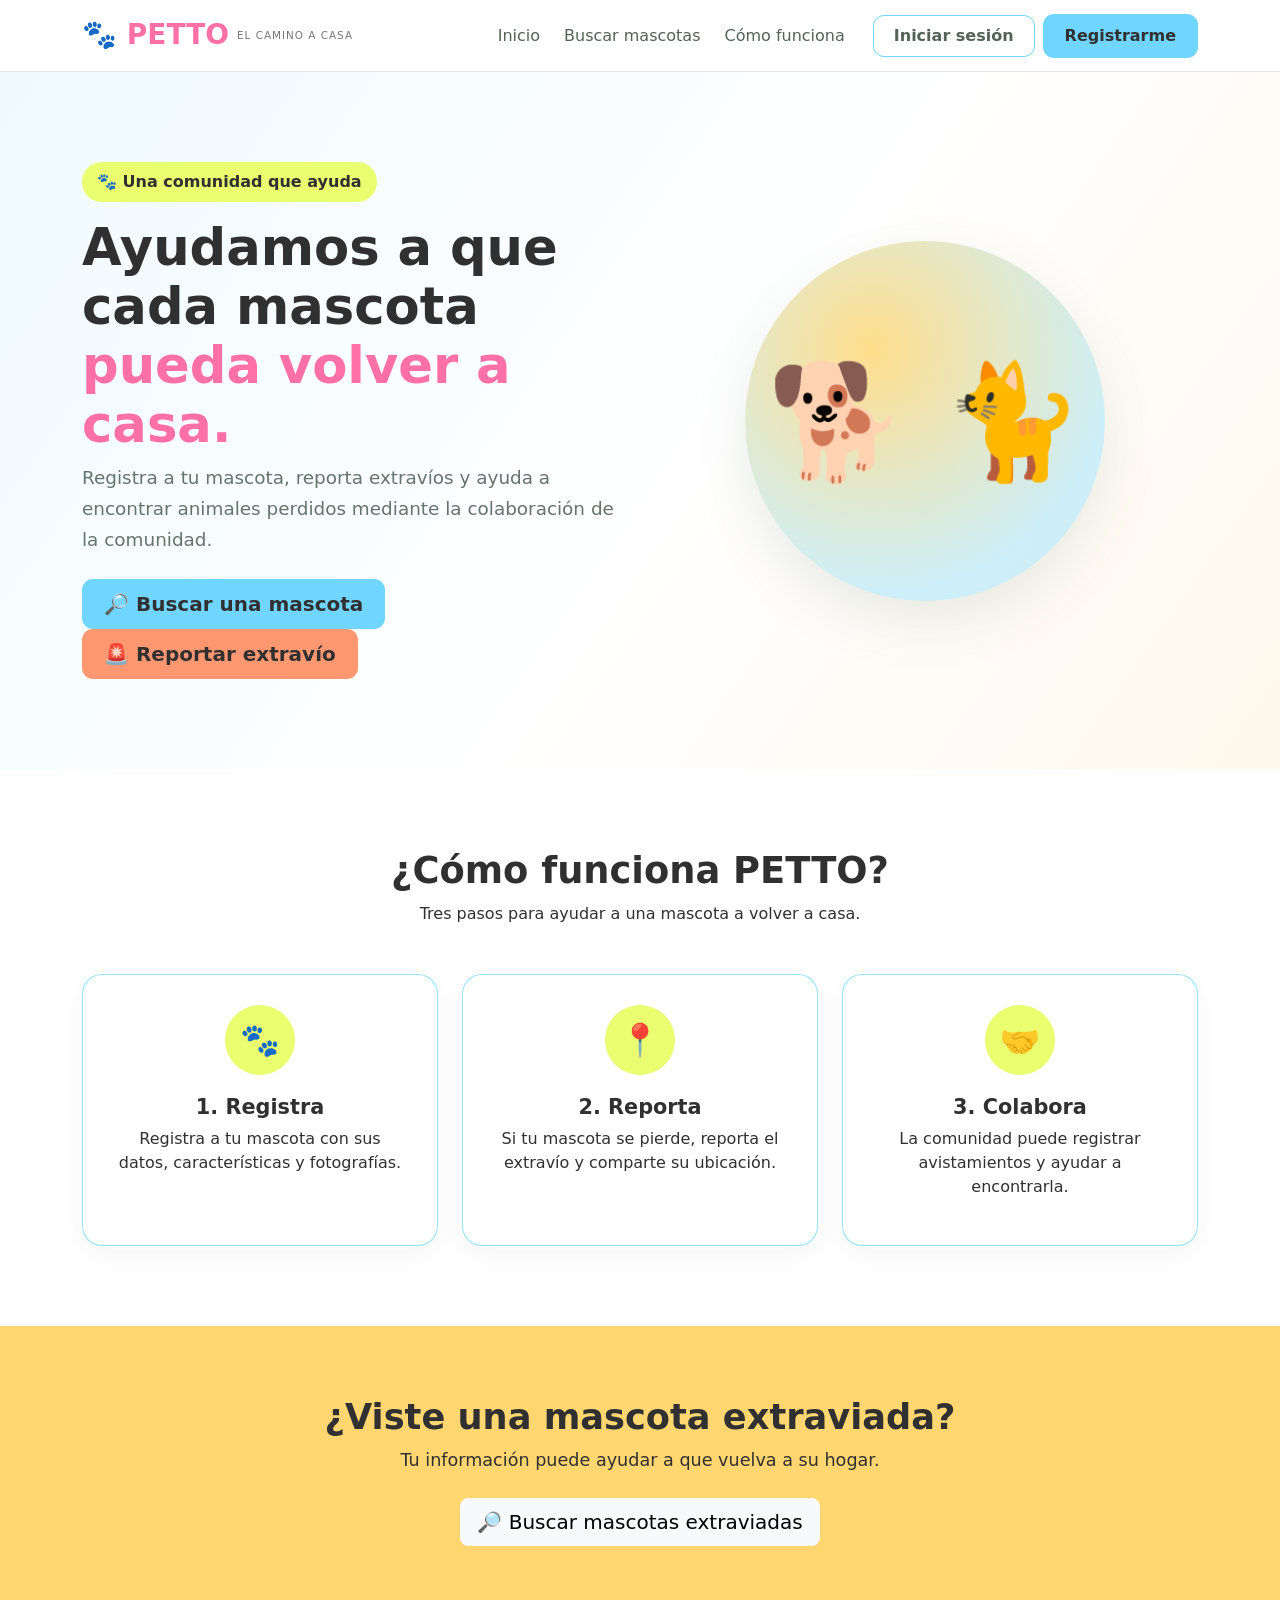
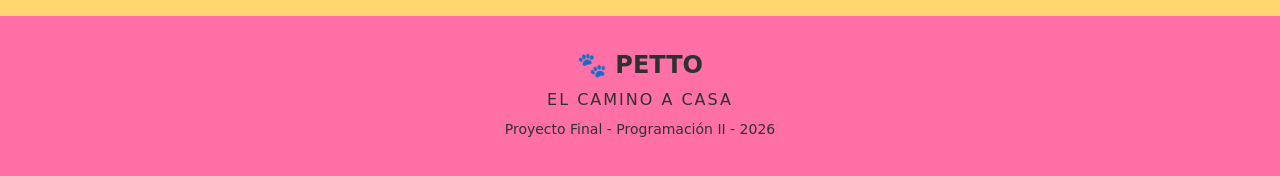
==== Frontend/pages/index.html @ 4299cc51 "proyecto avanzado" ====
<!DOCTYPE html>
<html lang="es">

<head>
    <meta charset="UTF-8">

    <meta name="viewport" content="width=device-width, initial-scale=1.0">

    <title>PETTO | El camino a casa</title>

    <!-- Bootstrap -->
    <link 
        href="https://cdn.jsdelivr.net/npm/bootstrap@5.3.3/dist/css/bootstrap.min.css" 
        rel="stylesheet">

    <!-- Nuestro CSS -->
    <link rel="stylesheet" href="css/estilos.css">
</head>

<body>

    <!-- =========================
         BARRA DE NAVEGACIÓN
    ========================== -->

    <nav class="navbar navbar-expand-lg bg-white shadow-sm">

        <div class="container">

            <!-- LOGO -->
            <a class="navbar-brand" href="index.html">

                <span class="logo-petto">🐾 PETTO</span>

                <small class="d-block lema">
                    EL CAMINO A CASA
                </small>

            </a>


            <!-- BOTÓN PARA CELULARES -->
            <button 
                class="navbar-toggler" 
                type="button"
                data-bs-toggle="collapse"
                data-bs-target="#menuPrincipal">

                <span class="navbar-toggler-icon"></span>

            </button>


            <!-- MENÚ -->
            <div 
                class="collapse navbar-collapse" 
                id="menuPrincipal">

                <ul class="navbar-nav ms-auto align-items-lg-center">

                    <li class="nav-item">
                        <a class="nav-link" href="index.html">
                            Inicio
                        </a>
                    </li>

                    <li class="nav-item">
                        <a class="nav-link" href="buscar.html">
                            Buscar mascotas
                        </a>
                    </li>

                    <li class="nav-item">
                        <a class="nav-link" href="#como-funciona">
                            Cómo funciona
                        </a>
                    </li>

                    <li class="nav-item ms-lg-3">

                        <a 
                            href="login.html" 
                            class="btn btn-outline-petto">
                            Iniciar sesión
                        </a>

                    </li>

                    <li class="nav-item ms-lg-2">

                        <a 
                            href="registro.html" 
                            class="btn btn-petto">
                            Registrarme
                        </a>

                    </li>

                </ul>

            </div>

        </div>

    </nav>


    <!-- =========================
         SECCIÓN PRINCIPAL
    ========================== -->

    <main>

        <section class="hero">

            <div class="container">

                <div class="row align-items-center">

                    <!-- TEXTO -->

                    <div class="col-lg-6">

                        <span class="badge-petto">
                            🐾 Una comunidad que ayuda
                        </span>

                        <h1 class="hero-title mt-3">

                            Ayudamos a que cada mascota
                            <span>pueda volver a casa.</span>

                        </h1>

                        <p class="hero-text">

                            Registra a tu mascota, reporta extravíos
                            y ayuda a encontrar animales perdidos
                            mediante la colaboración de la comunidad.

                        </p>


                        <!-- BOTONES -->

                        <div class="mt-4">

                            <a 
                                href="buscar.html"
                                class="btn btn-petto btn-lg me-2">

                                🔎 Buscar una mascota

                            </a>

                            <a 
                                href="login.html"
                                class="btn btn-alerta btn-lg">

                                🚨 Reportar extravío

                            </a>

                        </div>

                    </div>


                    <!-- IMAGEN / ILUSTRACIÓN -->

                    <div class="col-lg-6 text-center mt-4 mt-lg-0">

                        <div class="hero-image">

                            🐕 🐈

                        </div>

                    </div>

                </div>

            </div>

        </section>


        <!-- =========================
             CÓMO FUNCIONA
        ========================== -->

        <section 
            id="como-funciona"
            class="como-funciona">

            <div class="container">

                <div class="text-center mb-5">

                    <h2>
                        ¿Cómo funciona PETTO?
                    </h2>

                    <p>
                        Tres pasos para ayudar a una mascota a volver a casa.
                    </p>

                </div>


                <div class="row g-4">

                    <!-- PASO 1 -->

                    <div class="col-md-4">

                        <div class="paso-card">

                            <div class="paso-icon">
                                🐾
                            </div>

                            <h3>
                                1. Registra
                            </h3>

                            <p>
                                Registra a tu mascota con sus datos,
                                características y fotografías.
                            </p>

                        </div>

                    </div>


                    <!-- PASO 2 -->

                    <div class="col-md-4">

                        <div class="paso-card">

                            <div class="paso-icon">
                                📍
                            </div>

                            <h3>
                                2. Reporta
                            </h3>

                            <p>
                                Si tu mascota se pierde,
                                reporta el extravío y comparte su ubicación.
                            </p>

                        </div>

                    </div>


                    <!-- PASO 3 -->

                    <div class="col-md-4">

                        <div class="paso-card">

                            <div class="paso-icon">
                                🤝
                            </div>

                            <h3>
                                3. Colabora
                            </h3>

                            <p>
                                La comunidad puede registrar avistamientos
                                y ayudar a encontrarla.
                            </p>

                        </div>

                    </div>

                </div>

            </div>

        </section>


        <!-- =========================
             LLAMADO A LA ACCIÓN
        ========================== -->

        <section class="cta">

            <div class="container text-center">

                <h2>
                    ¿Viste una mascota extraviada?
                </h2>

                <p>
                    Tu información puede ayudar a que vuelva a su hogar.
                </p>

                <a 
                    href="buscar.html"
                    class="btn btn-light btn-lg">

                    🔎 Buscar mascotas extraviadas

                </a>

            </div>

        </section>

    </main>


    <!-- =========================
         FOOTER
    ========================== -->

    <footer class="footer">

        <div class="container text-center">

            <h4>
                🐾 PETTO
            </h4>

            <p>
                EL CAMINO A CASA
            </p>

            <small>
                Proyecto Final - Programación II - 2026
            </small>

        </div>

    </footer>


    <!-- Bootstrap JavaScript -->

    <script 
        src="https://cdn.jsdelivr.net/npm/bootstrap@5.3.3/dist/js/bootstrap.bundle.min.js">
    </script>

</body>

</html>
---- Frontend/pages/css/estilos.css ----
/* =================================
   colores utilizados
================================= */

:root {

    --azul-petto: #70d6ff;
    --rosa-petto: #ff70a6;
    --naranja-petto: #ff9770;
    --amarillo-petto: #ffd670;
    --verde-petto: #e9ff70;

    --texto: #303030;
    --blanco: #ffffff;

    --fondo: #f7fbfe;
    --gris: #777777;
    --borde: #e5e5e5;
}


/* =================================
   configuracion general 
================================= */

body {

    font-family: Arial, Helvetica, sans-serif;

    color: var(--texto);

    background-color: var(--fondo);

    margin: 0;
}

* {
    box-sizing: border-box;
}

html {
    scroll-behavior: smooth;
}

img {
    max-width: 100%;
    display: block;
}

button,
input,
select,
textarea {
    font-family: inherit;
}
/* =================================
   LOGO
================================= */

.logo-petto {

    font-size: 1.6rem;

    font-weight: bold;

    color: var(--rosa-petto);
}


.lema {

    font-size: 0.65rem;

    letter-spacing: 1px;

    color: #555;
}


/* =================================
   MENÚ
================================= */

.navbar {

    min-height: 68px;
    background-color: #ffffff;
    border-bottom: 1px solid #eeeeee;
    padding: 8px 0;
}

.navbar-brand {
    display: flex;
    align-items: center;
    gap: 8px;
}

.nav-link {

    font-weight: 500;

    color: #333 !important;
}


.nav-link:hover {

    color: var(--rosa-petto) !important;
}


/* =================================
   BOTONES
================================= */

.btn-petto {

    background-color: var(--rosa-petto);

    color: white;

    border: none;

    border-radius: 10px;

    padding: 10px 22px;

    font-weight: bold;
    
    cursor: pointer;

    transition: 0.2s ease;
}


.btn-petto:hover {

    background-color: #f45d98;

    color: white;
    
    transform: translateY(-2px);
}


.btn-outline-petto {

    border: 2px solid var(--azul-petto);

    color: #333;

    background-color: white;

    border-radius: 10px;

    padding: 8px 20px;

    font-weight: bold;

    cursor: pointer;
    transition: 0.2s ease;
}


.btn-outline-petto:hover {

    background-color: var(--azul-petto);

    color: #333;

    transform: translateY(-2px);
}


.btn-alerta {

    background-color: var(--naranja-petto);

    color: white;

    border: none;

    border-radius: 10px;

    padding: 10px 22px;

    font-weight: bold;
}


.btn-alerta:hover {

    background-color: #f1845f;

    color: white;
}


/* =================================
   HERO
================================= */

.hero {

    background-color: #ffffff;

    padding: 90px 0;

    min-height: 550px;

    display: flex;

    align-items: center;
}


.badge-petto {

    background-color: var(--verde-petto);

    padding: 8px 15px;

    border-radius: 20px;

    font-weight: bold;
}


.hero-title {

    font-size: 3.2rem;

    font-weight: 700;

    line-height: 1.15;
}


.hero-title span {

    color: var(--rosa-petto);
}


.hero-text {

    font-size: 1.15rem;

    line-height: 1.7;

    max-width: 550px;
}


/* =================================
   IMAGEN PRINCIPAL
================================= */

.hero-image {

    background-color: var(--amarillo-petto);

    width: 360px;

    height: 360px;

    border-radius: 50%;

    margin: auto;

    display: flex;

    justify-content: center;

    align-items: center;

    font-size: 7rem;
}


/* =================================
   CÓMO FUNCIONA
================================= */

.como-funciona {

    padding: 80px 0;

    background-color: #fff;
}


.como-funciona h2 {

    font-size: 2.3rem;

    font-weight: bold;
}


.paso-card {

    background-color: #ffffff;

    border: 2px solid var(--azul-petto);

    border-radius: 20px;

    padding: 30px;

    height: 100%;

    text-align: center;

    transition: 0.3s;
}


.paso-card:hover {

    transform: translateY(-5px);

    box-shadow: 0 8px 20px rgba(0,0,0,0.1);
}


.paso-icon {

    width: 70px;

    height: 70px;

    margin: 0 auto 20px;

    border-radius: 50%;

    background-color: var(--amarillo-petto);

    display: flex;

    align-items: center;

    justify-content: center;

    font-size: 2rem;
}


.paso-card h3 {

    font-size: 1.3rem;

    font-weight: bold;
}


/* =================================
   LLAMADO A LA ACCIÓN
================================= */

.cta {

    background-color: var(--naranja-petto);

    padding: 70px 20px;

    text-align: center;
}


.cta h2 {

    font-weight: bold;

    font-size: 2.2rem;
}


.cta p {

    font-size: 1.1rem;

    margin-bottom: 25px;
}


/* =================================
   FOOTER
================================= */

.footer {

    background-color: var(--rosa-petto);

    color: white;

    padding: 35px 20px;
}


.footer h4 {

    font-weight: bold;
}


.footer p {

    margin-bottom: 5px;

    letter-spacing: 2px;
}


/* =================================
   RESPONSIVE
================================= */

@media (max-width: 768px) {

    .hero {

        padding: 60px 20px;

        text-align: center;
    }


    .hero-title {

        font-size: 2.3rem;
    }


    .hero-text {

        margin: auto;
    }


    .hero-image {

        width: 260px;

        height: 260px;

        font-size: 5rem;
    }

}/* =================================
   FORMULARIOS
================================= */

.formulario-pagina {

    background-color: var(--azul-petto);

    min-height: calc(100vh - 80px);

    padding: 60px 20px;
}


.formulario-card {

    background-color: white;

    border-radius: 25px;

    padding: 40px;

    box-shadow: 0 10px 30px rgba(0, 0, 0, 0.12);
}


.formulario-card h1 {

    font-weight: bold;

    margin-bottom: 10px;
}


.formulario-card p {

    color: #666;
}


.formulario-icono {

    width: 70px;

    height: 70px;

    background-color: var(--amarillo-petto);

    border-radius: 50%;

    display: flex;

    align-items: center;

    justify-content: center;

    margin: 0 auto 20px;

    font-size: 2rem;
}


.form-label {

    font-weight: bold;

    margin-bottom: 7px;
}


.form-control {

    border: 2px solid #e0e0e0;

    border-radius: 10px;

    padding: 11px 14px;

    transition: 0.2s ease;
}

.form-select {
    transition: 0.2s ease;
}

.form-select:hover {
    border-color: #b9eafa;
}

.form-control:hover {
    border-color: #b9eafa;
}

.form-control:focus {

    border-color: var(--azul-petto);

    box-shadow: 0 0 0 0.2rem rgba(112, 214, 255, 0.25);
}


.enlace-petto {

    color: var(--rosa-petto);

    font-weight: bold;

    text-decoration: none;
}


.enlace-petto:hover {

    text-decoration: underline;
}/* =========================================
   DASHBOARD
========================================= */

.dashboard {
    display: flex;
    min-height: 100vh;
    background-color: #f8f9fa;
}


/* =========================================
   BARRA LATERAL
========================================= */

.sidebar {
    width: 200px;
    min-height: 100vh;
    background: linear-gradient(
        180deg,
        #70d6ff 0%,
        #65ccef 100%
    );
    border-right: 1px solid #eeeeee;
    display: flex;
    flex-direction: column;
    position: fixed;
    left: 0;
    top: 0;
    bottom: 0;
    z-index: 100;
}


/* Logo */

.sidebar-logo {
    text-align: center;
    padding: 25px 15px;
    border-bottom: 1px solid #eeeeee;
}

.logo-petto {
    font-size: 28px;
    font-weight: bold;
    color: white;
}

.sidebar-logo p {
    margin: 3px 0 0;
    font-size: 11px;
    letter-spacing: 1px;
    color: white;
}


/* Menú */

.menu {
    padding: 20px 12px;
}

.menu-item {
    display: flex;
    align-items: center;
    gap: 12px;
    padding: 11px 12px;
    margin-bottom: 6px;
    text-decoration: none;
    color: #07577a;
    border-radius: 10px;
    transition: 0.2s ease;
}

.menu-item:hover {
    background-color: rgba(255, 255, 255, 0.35);
    color: #064b70;
    transform: translate(2px);
}

.menu-item.activo {
    background-color: var(--rosa-petto);
    color: white;
    font-weight: bold;
    box-shadow: 0 4px 10px rgba(0, 0, 0, 0.08);
}


/* Cerrar sesión */

.sidebar-footer {
    margin-top: auto;
    padding: 15px 12px;
    border-top: 1px solid #eeeeee;
}

.cerrar-sesion:hover {
    background-color: #fff0f0;
}


/* =========================================
   CONTENIDO PRINCIPAL
========================================= */

.contenido-dashboard {
    margin-left: 200px;

    width: calc(100% - 200px);

    padding: 30px;
}


/* =========================================
   ENCABEZADO
========================================= */

.dashboard-header {
    display: flex;
    justify-content: space-between;
    align-items: center;

    margin-bottom: 35px;
}

.dashboard-header h1 {
    font-size: 32px;
    font-weight: bold;
    color: #333333;
    margin-bottom: 8px;
}

.dashboard-header p {
    color: #777777;
    margin: 0;
}

.usuario-dashboard {
    background-color: white;

    padding: 12px 18px;

    border-radius: 12px;

    box-shadow: 0 3px 12px rgba(0, 0, 0, 0.05);

    color: #555555;
}


/* =========================================
   TARJETAS
========================================= */

.tarjetas-dashboard {
    display: grid;

    grid-template-columns: repeat(4, 1fr);

    gap: 20px;

    margin-bottom: 35px;
}

.tarjeta-dashboard {
    background-color: white;

    min-height: 135px;

    padding: 25px;

    border-radius: 15px;

    box-shadow: 0 4px 15px rgba(0, 0, 0, 0.06);

    display: flex;

    flex-direction: column;

    justify-content: space-between;

    gap: 10px;

    transition: 0.2s ease;
}

.tarjeta-dashboard:hover {
    transform: translateY(-3px);
}

.tarjeta-icono {
    font-size: 40px;
}

.tarjeta-dashboard h3 {
    font-size: 21px;
    font-weight: bold;

    color: #333333;
}

.tarjeta-dashboard p {
    color: #777777;
    font-size: 14px;

    min-height: 45px;
}


/* Bordes de colores */

.tarjeta-azul {
    background-color: var(--azul-petto);
}

.tarjeta-rosa {
    background-color: var(--rosa-petto);
}

.tarjeta-naranja {
    background-color: var(--naranja-petto);
}
.tarjeta-amarilla {
    background-color: var(--amarillo-petto);
}


/* Botones */

.btn-dashboard {
    display: inline-block;

    text-decoration: none;

    background-color: #70d6ff;
    color: white;

    padding: 9px 16px;

    border-radius: 10px;

    font-size: 14px;
    font-weight: bold;

    transition: 0.2s;
}

.btn-dashboard:hover {
    background-color: #50c5f0;
    color: white;
}


/* =========================================
   ACTIVIDAD
========================================= */

.actividad {
    background-color: white;

    border-radius: 18px;

    padding: 25px;

    box-shadow: 0 4px 15px rgba(0, 0, 0, 0.05);

    margin-bottom: 25px;
}

.titulo-seccion {
    display: flex;
    justify-content: space-between;
    align-items: center;

    margin-bottom: 20px;
}

.titulo-seccion h2 {
    font-size: 22px;
    font-weight: bold;

    margin: 0;
}

.titulo-seccion span {
    font-size: 25px;
}

.actividad-vacia {
    text-align: center;

    padding: 30px;
}

.actividad-icono {
    font-size: 45px;

    margin-bottom: 10px;
}

.actividad-vacia h3 {
    font-size: 18px;
}

.actividad-vacia p {
    color: #888888;

    max-width: 550px;

    margin: auto;
}


/* =========================================
   MENSAJE PETTO
========================================= */

.mensaje-petto {
    background-color: #fff4d6;

    border-radius: 18px;

    padding: 20px 25px;

    display: flex;
    align-items: center;

    gap: 18px;
}

.mensaje-icono {
    font-size: 35px;
}

.mensaje-petto h3 {
    font-size: 18px;
    margin-bottom: 5px;
}

.mensaje-petto p {
    margin: 0;

    color: #666666;
}


/* =========================================
   RESPONSIVE
========================================= */

@media (max-width: 900px) {

    .sidebar {
        width: 200px;
    }

    .contenido-dashboard {
        margin-left: 200px;
        width: calc(100% - 200px);
        padding: 25px;
    }

    .tarjetas-dashboard {
        grid-template-columns: repeat(2, 1fr);
    }
}


@media (max-width: 768px) {

    .sidebar {
        position: relative;
        width: 100%;
        min-height: auto;
    }

    .dashboard {
        display: block;
    }

    .contenido-dashboard {
        margin-left: 0;
        width: 100%;
        padding: 20px;
    }

    .tarjetas-dashboard {
        grid-template-columns: repeat(2, 1fr);
    }

    .dashboard-header {
        flex-direction: column;
        align-items: flex-start;
        gap: 15px;
    }
}


@media (max-width: 480px) {

    .tarjetas-dashboard {
        grid-template-columns: 1fr;
    }

    .contenido-dashboard {
        padding: 15px;
    }

    .pagina-header {
        flex-direction: column;
        align-items: flex-start;
        gap: 15px;
    }

    .mascota-card {
        width: 100%;
    }
}/* =========================================
   PÁGINA - MIS MASCOTAS
========================================= */

.pagina-header {
    display: flex;
    justify-content: space-between;
    align-items: center;

    margin-bottom: 35px;
}

.pagina-header h1 {
    font-size: 32px;
    font-weight: bold;

    color: #333333;

    margin-bottom: 8px;
}

.pagina-header p {
    color: #777777;

    margin: 0;
}


/* =========================================
   CONTENEDOR DE MASCOTAS
========================================= */

.mascotas-container {
    display: grid;

    grid-template-columns: repeat(2, 1fr);

    gap: 25px;
}


/* =========================================
   TARJETA DE MASCOTA
========================================= */

.mascota-card {
    background-color: white;

    border-radius: 16px;

    padding: 14px;

    box-shadow: 0 4px 15px rgba(0, 0, 0, 0.06);

    display: flex;

    flex-direction: column;

    gap: 12px;

    transition: 0.2s;

    border: 1px solid #eeeeee;
}

.mascota-card:hover {
    transform: translateY(-3px);
    box-shadow: 0 8px 20px rgba(0, 0, 0, 0.10);
}


/* Imagen */

.mascota-imagen {
    width: 100%;

    height: 170px;

    flex-shrink: 0;

    border-radius: 12px;

    background-color: #fff4d6;

    display: flex;

    justify-content: center;

    align-items: center;

    font-size: 65px;

    overflow: hidden;
}

.mascota-imagen img {
    width: 100%;
    height: 100%;
    object-fit: cover;
}

/* Información */

.mascota-info {
    flex: 1;
}

.mascota-info h2 {
    font-size: 19px;
    font-weight: bold;
    margin-top: 4px;
    margin-bottom: 6px;
    color: #333333;
}

.mascota-info p {
    margin-bottom: 5px;
    color: #666666;
    font-size: 13px;
}


/* =========================================
   ESTADO
========================================= */

.estado-mascota {
    display: inline-block;
    background-color: var(--amarillo-petto);
    color: #4d5a00;
    padding: 5px 10px;
    border-radius: 20px;
    font-size: 12px;
    font-weight: bold;
}


/* =========================================
   BOTONES
========================================= */

.mascota-botones {
    display: flex;
    gap: 10px;
    margin-top: 18px;
}

.btn-editar {
    border: none;
    background-color: #ffd670;
    color: #5c4900;
    padding: 9px 16px;
    border-radius: 10px;
    font-size: 14px;
    font-weight: bold;
    cursor: pointer;
    transition: 0.2s;
}

.btn-editar:hover {
    background-color: #ffca40;
}


/* =========================================
   AGREGAR MASCOTA
========================================= */

.agregar-mascota {
    min-height: 270px;
    flex-direction: column;
    justify-content: center;
    align-items: center;
    text-align: center;
    border: 2px dashed var(--azul-petto);
    box-shadow: none;
    background-color: #fafdff;
}

.agregar-mascota:hover {
    transform: none;
}

.agregar-icono {
    width: 60px;
    height: 60px;
    border-radius: 50%;
    background-color: var(--azul-petto);
    color: white;
    display: flex;
    justify-content: center;
    align-items: center;
    font-size: 32px;
    margin-bottom: 12px;
}

.agregar-mascota h2 {
    font-size: 20px;
    font-weight: bold;
    color: #333333;
    margin: 0;
}

.agregar-mascota p {
    color: #777777;
    max-width: 300px;
    font-size: 14px;
}


/* =========================================
   RESPONSIVE
========================================= */

@media (max-width: 1000px) {

    .mascotas-container {
        grid-template-columns: 1fr;
    }
}


@media (max-width: 600px) {

    .pagina-header {
        flex-direction: column;
        align-items: flex-start;
        gap: 15px;
    }

    .mascota-card {
        flex-direction: column;
        align-items: center;
        text-align: center;
    }

    .mascota-botones {
        justify-content: center;
    }
}/* =========================================
   REGISTRAR MASCOTA
========================================= */

.formulario-mascota {
    background-color: white;
    border-radius: 20px;
    padding: 35px;
    box-shadow: 0 4px 18px rgba(0, 0, 0, 0.06);
    max-width: 950px;
    margin: auto;
}


/* =========================================
   encabezado del formulario
========================================= */

.formulario-mascota-header {
    display: flex;

    align-items: center;

    gap: 20px;

    padding-bottom: 25px;

    margin-bottom: 30px;

    border-bottom: 1px solid #eeeeee;
}

.formulario-icono-grande {
    width: 75px;
    height: 75px;

    border-radius: 20px;

    background-color: #fff4d6;

    display: flex;

    justify-content: center;
    align-items: center;

    font-size: 40px;
}

.formulario-mascota-header h2 {
    font-size: 24px;

    font-weight: bold;

    margin-bottom: 5px;

    color: #333333;
}

.formulario-mascota-header p {
    margin: 0;

    color: #777777;
}


/* =========================================
   subtitulos
========================================= */

.subtitulo-formulario {
    display: flex;

    align-items: center;

    gap: 12px;

    margin-top: 30px;

    margin-bottom: 20px;
}

.subtitulo-formulario span {
    width: 32px;
    height: 32px;

    border-radius: 50%;

    background-color: #70d6ff;

    color: white;

    display: flex;

    justify-content: center;
    align-items: center;

    font-weight: bold;
}

.subtitulo-formulario h3 {
    font-size: 19px;

    font-weight: bold;

    margin: 0;

    color: #333333;
}


/* =========================================
   CAMPOS
========================================= */

.formulario-mascota .form-label {
    font-weight: bold;

    color: #444444;

    margin-bottom: 8px;
}

.formulario-mascota .form-control,
.formulario-mascota .form-select {
    border: 1px solid #dddddd;

    border-radius: 10px;

    padding: 11px 13px;

    min-height: 46px;
}

.formulario-mascota .form-control:focus,
.formulario-mascota .form-select:focus {
    border-color: #70d6ff;

    box-shadow: 0 0 0 3px rgba(112, 214, 255, 0.2);
}

.formulario-mascota textarea {
    resize: vertical;
}

.form-text {
    color: #888888;
}


/* =========================================
   FOTO
========================================= */

.foto-mascota {
    border: 2px dashed #70d6ff;

    background-color: #fafdff;

    border-radius: 18px;

    text-align: center;

    padding: 35px 20px;

    margin-bottom: 30px;
}

.foto-icono {
    font-size: 45px;

    margin-bottom: 10px;
}

.foto-mascota h4 {
    font-size: 18px;

    font-weight: bold;

    color: #333333;

    margin-bottom: 8px;
}

.foto-mascota p {
    color: #777777;

    font-size: 14px;

    max-width: 500px;

    margin: 0 auto 18px;
}

.btn-foto {
    display: inline-block;

    background-color: #70d6ff;

    color: white;

    padding: 10px 18px;

    border-radius: 10px;

    font-weight: bold;

    cursor: pointer;

    transition: 0.2s;
}

.btn-foto:hover {
    background-color: #50c5f0;
}

.nombre-archivo {
    margin-top: 15px !important;

    margin-bottom: 0 !important;

    font-weight: bold;
}


/* =========================================
   BOTÓN VOLVER
========================================= */

.btn-volver {
    display: inline-block;

    text-decoration: none;

    background-color: white;

    color: #555555;

    border: 1px solid #dddddd;

    padding: 10px 16px;

    border-radius: 10px;

    font-size: 14px;

    font-weight: bold;

    transition: 0.2s;
}

.btn-volver:hover {
    background-color: #f5f5f5;

    color: #333333;
}


/* =========================================
   ACCIONES
========================================= */

.acciones-formulario {
    display: flex;

    justify-content: flex-end;

    align-items: center;

    gap: 12px;

    padding-top: 25px;

    border-top: 1px solid #eeeeee;
}

.btn-cancelar {
    text-decoration: none;

    background-color: #eeeeee;

    color: #555555;

    padding: 11px 20px;

    border-radius: 10px;

    font-weight: bold;

    transition: 0.2s;
}

.btn-cancelar:hover {
    background-color: #dddddd;

    color: #333333;
}

.btn-guardar {
    border: none;

    padding: 11px 20px;

    cursor: pointer;
}


/* =========================================
   RESPONSIVE
========================================= */

@media (max-width: 700px) {

    .contenido-dashboard {
        padding: 20px;
    }

    .pagina-header {
        flex-direction: column;

        align-items: flex-start;

        gap: 15px;
    }

    .formulario-mascota {
        padding: 22px;
    }

    .formulario-mascota-header {
        flex-direction: column;

        align-items: flex-start;
    }

    .acciones-formulario {
        flex-direction: column-reverse;

        align-items: stretch;
    }

    .btn-cancelar,
    .btn-guardar {
        text-align: center;

        width: 100%;
    }

}/* =========================================
   FICHA DE MASCOTA
========================================= */

.perfil-mascota {
    background-color: white;
    border-radius: 18px;
    padding: 25px;
    box-shadow: 0 4px 15px rgba(0, 0, 0, 0.06);
    display: grid;
    grid-template-columns: 240px 1fr;
    gap: 30px;
    margin-bottom: 25px;
}


/* =========================================
   FOTO PRINCIPAL
========================================= */

.perfil-mascota-foto {
    display: flex;

    flex-direction: column;

    align-items: center;

    gap: 15px;
}

.foto-principal {
    width: 240px;
    height: 240px;

    border-radius: 25px;

    background-color: #fff4d6;

    display: flex;

    justify-content: center;
    align-items: center;

    font-size: 110px;

    border: 5px solid #ffd670;
}


/* =========================================
   INFORMACIÓN PRINCIPAL
========================================= */

.perfil-mascota-info h2 {
    font-size: 36px;

    font-weight: bold;

    color: #333333;

    margin-bottom: 5px;
}

.descripcion-mascota {
    color: #777777;

    margin-bottom: 25px;
}


/* =========================================
   DATOS
========================================= */

.datos-mascota {
    display: grid;

    grid-template-columns: repeat(2, 1fr);

    gap: 15px;
}

.dato-mascota {
    display: flex;

    align-items: center;

    gap: 12px;

    padding: 13px;

    background-color: #f8f9fa;

    border-radius: 12px;
}

.dato-icono {
    width: 38px;
    height: 38px;

    border-radius: 10px;

    background-color: #70d6ff;

    display: flex;

    justify-content: center;
    align-items: center;

    font-size: 20px;
}

.dato-mascota div {
    display: flex;

    flex-direction: column;
}

.dato-mascota small {
    color: #888888;

    font-size: 12px;
}

.dato-mascota strong {
    color: #333333;

    font-size: 14px;
}


/* =========================================
   ACCIONES
========================================= */

.acciones-mascota {
    display: flex;

    gap: 12px;

    margin-top: 25px;
}


/* =========================================
   SECCIONES DE INFORMACIÓN
========================================= */

.seccion-info-mascota {
    background-color: white;

    border-radius: 18px;

    padding: 25px;

    box-shadow: 0 4px 15px rgba(0, 0, 0, 0.05);

    margin-bottom: 25px;
}

.titulo-info-mascota {
    display: flex;

    align-items: center;

    gap: 10px;

    margin-bottom: 20px;
}

.titulo-info-mascota span {
    font-size: 25px;
}

.titulo-info-mascota h2 {
    font-size: 21px;

    font-weight: bold;

    color: #333333;

    margin: 0;
}


/* =========================================
   CARACTERÍSTICAS
========================================= */

.caracteristicas-box {
    background-color: #fafdff;

    border-left: 5px solid #70d6ff;

    border-radius: 10px;

    padding: 18px 20px;
}

.caracteristicas-box p {
    color: #666666;

    margin: 0;

    line-height: 1.6;
}


/* =========================================
   SALUD
========================================= */

.salud-grid {
    display: grid;

    grid-template-columns: repeat(3, 1fr);

    gap: 15px;
}

.salud-card {
    display: flex;

    align-items: center;

    gap: 12px;

    background-color: #fffaf0;

    padding: 18px;

    border-radius: 12px;
}

.salud-card > span {
    font-size: 30px;
}

.salud-card div {
    display: flex;

    flex-direction: column;
}

.salud-card small {
    color: #888888;

    font-size: 12px;
}

.salud-card strong {
    color: #333333;

    font-size: 14px;
}


/* =========================================
   ESTADO DE LOCALIZACIÓN
========================================= */

.estado-localizacion {
    display: flex;

    align-items: center;

    gap: 20px;

    background-color: #f5fff0;

    border: 1px solid #e9ff70;

    border-radius: 15px;

    padding: 20px;
}

.estado-localizacion-icono {
    width: 60px;
    height: 60px;

    border-radius: 50%;

    background-color: #e9ff70;

    display: flex;

    justify-content: center;
    align-items: center;

    font-size: 30px;

    flex-shrink: 0;
}

.estado-localizacion h3 {
    font-size: 19px;

    font-weight: bold;

    margin-bottom: 5px;

    color: #4d5a00;
}

.estado-localizacion p {
    color: #666666;

    margin: 0;

    font-size: 14px;
}


/* =========================================
   BOTONES DE LOCALIZACIÓN
========================================= */

.acciones-localizacion {
    display: flex;

    gap: 12px;

    margin-top: 20px;
}


/* =========================================
   ESTADO REGISTRADA
========================================= */

.estado-encontrada {
    background-color: #e9ff70;

    color: #4d5a00;
}


/* =========================================
   RESPONSIVE
========================================= */

@media (max-width: 900px) {

    .perfil-mascota {
        grid-template-columns: 1fr;

        text-align: center;
    }

    .perfil-mascota-foto {
        align-items: center;
    }

    .datos-mascota {
        grid-template-columns: 1fr;
    }

    .acciones-mascota {
        justify-content: center;
    }

    .salud-grid {
        grid-template-columns: 1fr;
    }

    .estado-localizacion {
        text-align: left;
    }

}


@media (max-width: 600px) {

    .perfil-mascota {
        padding: 20px;
    }

    .foto-principal {
        width: 180px;
        height: 180px;

        font-size: 80px;
    }

    .perfil-mascota-info h2 {
        font-size: 30px;
    }

    .acciones-mascota,
    .acciones-localizacion {
        flex-direction: column;
    }

    .acciones-mascota a,
    .acciones-mascota button,
    .acciones-localizacion a {
        width: 100%;

        text-align: center;
    }

}/* =========================================
   REPORTAR EXTRAVÍO
========================================= */

.aviso-extravio {
    display: flex;

    align-items: center;

    gap: 18px;

    background-color: #fff0f3;

    border-left: 5px solid #ff70a6;

    border-radius: 15px;

    padding: 20px 25px;

    margin-bottom: 25px;
}

.aviso-extravio-icono {
    width: 55px;
    height: 55px;

    border-radius: 50%;

    background-color: #ff70a6;

    display: flex;

    justify-content: center;
    align-items: center;

    font-size: 27px;

    flex-shrink: 0;
}

.aviso-extravio h3 {
    font-size: 18px;

    font-weight: bold;

    color: #8a3150;

    margin-bottom: 5px;
}

.aviso-extravio p {
    color: #666666;

    font-size: 14px;

    margin: 0;

    line-height: 1.5;
}


/* =========================================
   UBICACIÓN
========================================= */

.ubicacion-extravio {
    display: flex;

    align-items: center;

    gap: 15px;

    background-color: #fafdff;

    border: 1px solid #70d6ff;

    border-radius: 15px;

    padding: 18px;

    margin-bottom: 20px;
}

.ubicacion-icono {
    width: 50px;
    height: 50px;

    border-radius: 12px;

    background-color: #70d6ff;

    display: flex;

    justify-content: center;
    align-items: center;

    font-size: 25px;

    flex-shrink: 0;
}

.ubicacion-extravio h4 {
    font-size: 16px;

    font-weight: bold;

    color: #333333;

    margin-bottom: 5px;
}

.ubicacion-extravio p {
    margin: 0;

    color: #777777;

    font-size: 14px;
}


/* =========================================
   CONFIRMACIÓN
========================================= */

.confirmacion-extravio {
    display: flex;

    align-items: flex-start;

    gap: 10px;

    background-color: #fffaf0;

    border-radius: 12px;

    padding: 16px;

    margin-bottom: 25px;
}

.confirmacion-extravio input {
    width: 18px;
    height: 18px;

    margin-top: 2px;

    accent-color: #70d6ff;

    flex-shrink: 0;
}

.confirmacion-extravio label {
    color: #555555;

    font-size: 14px;

    cursor: pointer;
}/* =========================================
   BUSCAR MASCOTAS
========================================= */

.search-box {
    background-color: white;
    border-radius: 20px;
    padding: 25px;
    margin-bottom: 30px;
    box-shadow: 0 5px 15px rgba(0, 0, 0, 0.08);
}

.search-box h3 {
    margin-bottom: 20px;
    font-weight: 700;
}

.search-buttons {
    display: flex;
    gap: 15px;
    margin-top: 25px;
    flex-wrap: wrap;
}

.btn-petto-primary {
    display: inline-block;
    background-color: #70d6ff;
    color: #222;
    border: none;
    padding: 11px 20px;
    border-radius: 12px;
    font-weight: 600;
    text-decoration: none;
    transition: 0.3s;
}

.btn-petto-primary:hover {
    background-color: #4fc5f5;
    color: #222;
    transform: translateY(-2px);
}

.btn-petto-secondary {
    background-color: #eeeeee;
    color: #333;
    border: none;
    padding: 11px 20px;
    border-radius: 12px;
    font-weight: 600;
    transition: 0.3s;
}

.btn-petto-secondary:hover {
    background-color: #dddddd;
}


/* =========================================
   RESULTADOS
========================================= */

.results-section {
    margin-top: 20px;
}

.results-header {
    display: flex;
    justify-content: space-between;
    align-items: center;
    margin-bottom: 20px;
    gap: 15px;
}

.results-header h2 {
    font-size: 25px;
    font-weight: 700;
}

.results-count {
    background-color: #ffd670;
    padding: 8px 14px;
    border-radius: 20px;
    font-size: 14px;
    font-weight: 600;
}


/* =========================================
   TARJETA DE MASCOTA EXTRAVIADA
========================================= */

.lost-pet-card {
    background-color: white;
    border-radius: 20px;
    padding: 20px;
    margin-bottom: 20px;
    display: flex;
    gap: 25px;
    box-shadow: 0 5px 15px rgba(0, 0, 0, 0.08);
}

.lost-pet-image {
    width: 220px;
    min-width: 220px;
    height: 220px;
    border-radius: 18px;
    overflow: hidden;
    background-color: #e9f8ff;
}

.pet-placeholder {
    width: 100%;
    height: 100%;
    display: flex;
    justify-content: center;
    align-items: center;
    font-size: 80px;
}

.lost-pet-info {
    flex: 1;
}

.lost-pet-title {
    display: flex;
    align-items: center;
    gap: 15px;
    margin-bottom: 15px;
}

.lost-pet-title h3 {
    margin: 0;
    font-size: 25px;
    font-weight: 700;
}

.lost-status {
    background-color: #ff9770;
    color: white;
    padding: 6px 12px;
    border-radius: 20px;
    font-size: 12px;
    font-weight: 700;
}

.lost-pet-info p {
    margin-bottom: 8px;
}

.pet-description {
    margin-top: 15px;
    padding: 12px;
    background-color: #f8f8f8;
    border-radius: 10px;
}


/* =========================================
   RESPONSIVE
========================================= */

@media (max-width: 768px) {

    .lost-pet-card {
        flex-direction: column;
    }

    .lost-pet-image {
        width: 100%;
        min-width: auto;
        height: 250px;
    }

    .results-header {
        flex-direction: column;
        align-items: flex-start;
    }

    .lost-pet-title {
        flex-wrap: wrap;
    }

}/* =========================================
   AVISTAMIENTOS
========================================= */

.avistamiento-info {
    background-color: #e9f8ff;
    border-left: 6px solid #70d6ff;
    border-radius: 15px;
    padding: 20px;
    margin-bottom: 25px;

    display: flex;
    align-items: center;
    gap: 18px;
}

.avistamiento-icon {
    font-size: 40px;
}

.avistamiento-info h3 {
    margin: 0 0 5px 0;
    font-weight: 700;
}

.avistamiento-info p {
    margin: 0;
}


/* =========================================
   SECCIONES DEL FORMULARIO
========================================= */

.form-section {
    background-color: white;
    border-radius: 18px;
    padding: 25px;
    margin-bottom: 20px;

    box-shadow: 0 5px 15px rgba(0, 0, 0, 0.08);
}

.form-section h3 {
    font-size: 20px;
    font-weight: 700;
    margin-bottom: 20px;
}

.form-description {
    color: #666;
    margin-bottom: 20px;
}


/* =========================================
   UBICACIÓN
========================================= */

.location-help {
    margin-top: 20px;
    padding: 12px 15px;

    background-color: #fff8df;

    border-radius: 10px;

    font-size: 14px;
    color: #665b2c;
}


/* =========================================
   CARGAR FOTO
========================================= */

.photo-upload {
    border: 2px dashed #70d6ff;
    border-radius: 15px;

    padding: 30px;

    text-align: center;

    background-color: #f8fcff;
}

.photo-upload input {
    display: none;
}

.photo-label {
    display: inline-flex;

    flex-direction: column;

    align-items: center;
    justify-content: center;

    gap: 10px;

    cursor: pointer;

    font-weight: 600;

    color: #333;
}

.photo-label:first-letter {
    font-size: 35px;
}

.photo-upload p {
    margin-top: 15px;
    margin-bottom: 0;

    color: #777;

    font-size: 14px;
}


/* =========================================
   BOTONES
========================================= */

.form-actions {
    display: flex;

    justify-content: flex-end;

    gap: 15px;

    margin-top: 25px;

    flex-wrap: wrap;
}

.form-actions a {
    text-align: center;
}

/* Altura uniforme de los botones */
.form-actions button,
.form-actions a {
    min-height: 42px;
}

/* =========================================
   RESPONSIVE
========================================= */

@media (max-width: 768px) {

    .avistamiento-info {
        align-items: flex-start;
    }

    .form-section {
        padding: 20px;
    }

    .form-actions {
        flex-direction: column;
    }

    .form-actions a,
    .form-actions button {
        width: 100%;
    }

}/* =========================================
   MAPA
========================================= */

.map-filters {
    background-color: white;
    border-radius: 20px;
    padding: 25px;
    margin-bottom: 20px;

    box-shadow: 0 5px 15px rgba(0, 0, 0, 0.08);
}

.map-filters h3 {
    font-size: 20px;
    font-weight: 700;
    margin-bottom: 20px;
}

.map-filter-actions {
    display: flex;
    gap: 15px;
    margin-top: 20px;
    flex-wrap: wrap;
}


/* =========================================
   LEYENDA
========================================= */

.map-legend {
    background-color: white;
    border-radius: 15px;

    padding: 15px 20px;

    margin-bottom: 20px;

    display: flex;
    align-items: center;
    gap: 20px;

    flex-wrap: wrap;

    box-shadow: 0 4px 12px rgba(0, 0, 0, 0.06);
}

.legend-item {
    font-size: 14px;
}


/* =========================================
   CONTENEDOR DEL MAPA
========================================= */

.map-container {
    background-color: white;

    border-radius: 20px;

    padding: 15px;

    margin-bottom: 30px;

    box-shadow: 0 5px 15px rgba(0, 0, 0, 0.08);
}


/*
    Este mapa es una representación visual
    temporal.

    Más adelante será reemplazado por
    un mapa real.
*/

.fake-map {
    position: relative;
    width: 100%;
    height: 500px;
    overflow: hidden;
    border-radius: 15px;
    background-color: #e8f3e8;
    border: 1px solid #dcebdc;

    background-image:
        linear-gradient(
            90deg,
            transparent 48%,
            rgba(255, 255, 255, 0.8) 49%,
            rgba(255, 255, 255, 0.8) 51%,
            transparent 52%
        ),
        linear-gradient(
            transparent 48%,
            rgba(255, 255, 255, 0.8) 49%,
            rgba(255, 255, 255, 0.8) 51%,
            transparent 52%
        );

    background-size: 140px 140px;
}


/* =========================================
   MARCADORES
========================================= */

.map-marker {
    position: absolute;

    width: 50px;
    height: 50px;

    border: none;

    border-radius: 50%;

    display: flex;

    justify-content: center;
    align-items: center;

    font-size: 25px;

    cursor: pointer;

    box-shadow: 0 4px 10px rgba(0, 0, 0, 0.2);

    transition: 0.3s;

    z-index: 5;
}

.map-marker:hover {
    transform: scale(1.15);
}


/* Extravío */

.marker-lost {
    background-color: #ff9770;
}


/* Avistamiento */

.marker-sighting {
    background-color: #70d6ff;
}


/* Posiciones */

.marker-one {
    top: 28%;
    left: 30%;
}

.marker-two {
    top: 40%;
    left: 43%;
}

.marker-three {
    top: 60%;
    left: 65%;
}

.marker-four {
    top: 70%;
    left: 78%;
}


/* =========================================
   NOMBRES DE ZONAS
========================================= */

.map-place {
    position: absolute;

    background-color: rgba(255, 255, 255, 0.9);

    padding: 8px 12px;

    border-radius: 10px;

    font-size: 13px;

    font-weight: 600;

    box-shadow: 0 3px 8px rgba(0, 0, 0, 0.1);
}

.place-one {
    top: 18%;
    left: 25%;
}

.place-two {
    bottom: 18%;
    right: 20%;
}


/* =========================================
   INFORMACIÓN DE REGISTROS
========================================= */

.map-information {
    background-color: transparent;
}

.map-information h2 {
    font-size: 24px;

    font-weight: 700;

    margin-bottom: 20px;
}

.map-record {
    background-color: white;

    border-radius: 16px;

    padding: 18px;

    margin-bottom: 15px;

    display: flex;

    align-items: flex-start;

    gap: 15px;

    box-shadow: 0 4px 12px rgba(0, 0, 0, 0.06);
}

.record-icon {
    font-size: 30px;
}

.map-record h4 {
    font-size: 17px;

    font-weight: 700;

    margin-bottom: 5px;
}

.map-record p {
    margin-bottom: 5px;

    color: #555;
}

.map-record small {
    color: #777;
}


/* =========================================
   RESPONSIVE
========================================= */

@media (max-width: 768px) {

    .fake-map {
        height: 400px;
    }

    .map-filter-actions {
        flex-direction: column;
    }

    .map-filter-actions button {
        width: 100%;
    }

    .map-legend {
        flex-direction: column;

        align-items: flex-start;

        gap: 8px;
    }

    .map-record {
        flex-direction: column;
    }

}/* =========================================
   PERFIL
========================================= */

.profile-container {
    background-color: white;

    border-radius: 20px;

    padding: 30px;

    margin-bottom: 25px;

    box-shadow: 0 5px 15px rgba(0, 0, 0, 0.08);
}


/* =========================================
   ENCABEZADO DEL PERFIL
========================================= */

.profile-header {
    display: flex;

    align-items: center;

    gap: 20px;

    padding-bottom: 25px;

    margin-bottom: 25px;

    border-bottom: 1px solid #eeeeee;
}

.profile-avatar {
    width: 85px;
    height: 85px;

    border-radius: 50%;

    background-color: #ffd670;

    display: flex;

    justify-content: center;
    align-items: center;

    font-size: 40px;
}

.profile-header h2 {
    margin: 0;

    font-size: 27px;

    font-weight: 700;
}

.profile-header p {
    margin: 5px 0 0;

    color: #777;
}


/* =========================================
   SECCIONES DEL PERFIL
========================================= */

.profile-section {
    padding: 25px 0;

    border-bottom: 1px solid #eeeeee;
}

.profile-section h3 {
    font-size: 20px;

    font-weight: 700;

    margin-bottom: 20px;
}

.profile-help {
    color: #666;

    margin-bottom: 20px;
}


/* =========================================
   BOTONES
========================================= */

.profile-actions {
    display: flex;

    justify-content: flex-end;

    gap: 15px;

    margin-top: 25px;

    flex-wrap: wrap;
}


/* =========================================
   INFORMACIÓN DE CUENTA
========================================= */

.account-info {
    background-color: #f8fcff;

    border-radius: 18px;

    padding: 25px;

    box-shadow: 0 4px 12px rgba(0, 0, 0, 0.05);
}

.account-info h3 {
    font-size: 20px;

    font-weight: 700;

    margin-bottom: 20px;
}

.account-info p {
    margin-bottom: 8px;
}


/* =========================================
   RESPONSIVE
========================================= */

@media (max-width: 768px) {

    .profile-container {
        padding: 20px;
    }

    .profile-header {
        flex-direction: column;

        text-align: center;
    }

    .profile-actions {
        flex-direction: column;
    }

    .profile-actions button {
        width: 100%;
    }

}


/* =========================================
   SISTEMA VISUAL COMPARTIDO PETTO
========================================= */

:root {
    --azul-petto: #70d6ff;
    --rosa-petto: #ff70a6;
    --naranja-petto: #ff9770;
    --amarillo-petto: #ffd670;
    --verde-petto: #e9ff70;
    --texto: #303030;
    --blanco: #ffffff;
    --fondo: #f7fbfe;
    --gris: #777777;
    --borde: #e5e5e5;
    --petto-verde-oscuro: #303030;
    --petto-sombra: 0 14px 36px rgba(48, 48, 48, 0.08);
}

body {
    color: var(--texto);
    background: var(--fondo);
    font-family: "Segoe UI", system-ui, -apple-system, sans-serif;
}

/* Menú lateral y distribución de las vistas internas */
.sidebar {
    width: 250px;
    background: linear-gradient(165deg, #285a49 0%, #1d4639 100%);
    border: 0;
    box-shadow: 8px 0 28px rgba(25, 55, 42, 0.08);
}

.sidebar-logo {
    padding: 28px 16px 24px;
    border-color: rgba(255, 255, 255, 0.12);
}

.sidebar-logo h2,
.sidebar-logo .logo-petto,
.sidebar-logo .petto-logo {
    margin: 0;
    color: #fff;
    font-size: 1.55rem;
    font-weight: 800;
    letter-spacing: 0.02em;
}

.sidebar-logo p {
    margin-top: 5px;
    color: rgba(255, 255, 255, 0.72);
    font-size: 0.64rem;
    letter-spacing: 0.15em;
}

.menu {
    padding: 20px 14px;
}

.menu-item {
    min-height: 44px;
    margin-bottom: 6px;
    padding: 11px 13px;
    border-radius: 12px;
    color: rgba(255, 255, 255, 0.82);
    font-size: 0.94rem;
    font-weight: 550;
}

.menu-item:hover {
    background: rgba(255, 255, 255, 0.11);
    color: #fff;
    transform: translateX(3px);
}

.menu-item.activo {
    background: #fff;
    color: var(--petto-verde-oscuro);
    box-shadow: 0 7px 18px rgba(15, 40, 28, 0.16);
}

.sidebar-footer {
    border-color: rgba(255, 255, 255, 0.12);
}

.main-content,
.contenido-dashboard {
    width: calc(100% - 250px);
    min-height: 100vh;
    margin-left: 250px;
    padding: clamp(24px, 4vw, 48px);
    background: var(--fondo);
}

.dashboard {
    min-height: 100vh;
    background: var(--fondo);
}

/* Encabezados de vistas */
.page-header,
.pagina-header,
.dashboard-header {
    margin-bottom: 30px;
}

.page-header h1,
.pagina-header h1,
.dashboard-header h1 {
    margin-bottom: 8px;
    color: var(--texto);
    font-size: clamp(1.75rem, 3vw, 2.35rem);
    font-weight: 760;
    letter-spacing: -0.04em;
}

.page-header p,
.pagina-header p,
.dashboard-header p {
    margin: 0;
    color: var(--gris);
    line-height: 1.65;
}

.usuario-dashboard {
    border: 1px solid var(--borde);
    border-radius: 14px;
    box-shadow: none;
}

/* Tarjetas y superficies */
.tarjeta-dashboard,
.actividad,
.search-box,
.map-filters,
.map-legend,
.map-container,
.map-record,
.profile-container,
.perfil-mascota,
.seccion-info-mascota,
.mascota-card,
.formulario-card,
.formulario-mascota,
.lost-pet-card {
    border: 1px solid var(--borde);
    border-radius: 18px;
    background-color: #fff;
    box-shadow: var(--petto-sombra);
}

.tarjeta-dashboard {
    min-height: 175px;
    padding: 22px;
}

.tarjeta-dashboard h3,
.actividad h2,
.titulo-seccion h2 {
    color: var(--texto);
}

.tarjeta-dashboard p {
    color: var(--gris);
}

.tarjeta-dashboard.tarjeta-azul,
.tarjeta-dashboard.tarjeta-rosa,
.tarjeta-dashboard.tarjeta-naranja,
.tarjeta-dashboard.tarjeta-amarilla {
    background: #fff;
}

.tarjeta-dashboard.tarjeta-azul { border-top: 4px solid #6ba88c; }
.tarjeta-dashboard.tarjeta-rosa { border-top: 4px solid #e88d78; }
.tarjeta-dashboard.tarjeta-naranja { border-top: 4px solid #e7bd67; }
.tarjeta-dashboard.tarjeta-amarilla { border-top: 4px solid #91a978; }

.tarjeta-icono {
    display: grid;
    width: 54px;
    height: 54px;
    place-items: center;
    border-radius: 16px;
    background: #edf5ef;
    font-size: 1.8rem;
}

.mascotas-container {
    grid-template-columns: repeat(auto-fit, minmax(min(100%, 310px), 1fr));
}

.mascota-card,
.lost-pet-card {
    transition: transform 180ms ease, box-shadow 180ms ease;
}

.mascota-card:hover,
.lost-pet-card:hover {
    transform: translateY(-3px);
    box-shadow: 0 18px 38px rgba(32, 62, 48, 0.12);
}

.mascota-imagen,
.foto-principal,
.formulario-icono-grande {
    background-color: #f2f5e9;
    border-color: #e7ebd9;
}

.estado-mascota,
.results-count {
    background: #edf4e7;
    color: #536a3e;
}

/* Formularios, filtros y acciones */
.formulario-pagina {
    background:
        radial-gradient(ellipse at top left, rgba(232, 141, 120, 0.18), transparent 42%),
        linear-gradient(135deg, #edf5ef, #f8f7f1);
}

.formulario-card,
.formulario-mascota {
    padding: clamp(22px, 4vw, 38px);
}

.formulario-card h1,
.formulario-mascota-header h2,
.profile-section h3,
.account-info h3 {
    color: var(--texto);
}

.formulario-card p,
.formulario-mascota-header p {
    color: var(--gris);
}

.formulario-icono,
.formulario-icono-grande {
    background: #f4f0df;
}

.form-label {
    color: #394b42;
    font-weight: 650;
}

.form-control,
.form-select {
    min-height: 46px;
    border: 1px solid #dce5df;
    border-radius: 11px;
    color: var(--texto);
    box-shadow: none;
}

textarea.form-control {
    min-height: 120px;
}

.form-control:focus,
.form-select:focus {
    border-color: #6ba88c;
    box-shadow: 0 0 0 4px rgba(79, 140, 117, 0.14);
}

.form-text {
    color: var(--gris);
}

.formulario-mascota .form-control:focus,
.formulario-mascota .form-select:focus {
    border-color: #6ba88c;
    box-shadow: 0 0 0 4px rgba(79, 140, 117, 0.14);
}

.subtitulo-formulario span,
.ubicacion-icono,
.dato-icono,
.foto-principal {
    background-color: #e7f0e8;
}

.subtitulo-formulario span,
.dato-icono {
    color: var(--petto-verde-oscuro);
}

.btn-petto,
.btn-petto-primary,
.btn-dashboard,
.btn-foto,
.btn-guardar {
    border: 0;
    border-radius: 11px;
    background: #417b66;
    color: #fff;
    font-weight: 650;
    transition: background-color 160ms ease, transform 160ms ease, box-shadow 160ms ease;
}

.btn-petto:hover,
.btn-petto-primary:hover,
.btn-dashboard:hover,
.btn-foto:hover,
.btn-guardar:hover {
    background: #2f6252;
    color: #fff;
    transform: translateY(-1px);
    box-shadow: 0 7px 16px rgba(47, 98, 82, 0.18);
}

.btn-outline-petto,
.btn-petto-secondary,
.btn-volver,
.btn-cancelar {
    border: 1px solid #dce5df;
    border-radius: 11px;
    background: #fff;
    color: #53635a;
}

.btn-outline-petto:hover,
.btn-petto-secondary:hover,
.btn-volver:hover,
.btn-cancelar:hover {
    border-color: #b9d0c1;
    background: #f1f7f2;
    color: var(--petto-verde-oscuro);
}

.btn-alerta {
    border-radius: 11px;
    background: #df806b;
    color: #fff;
    font-weight: 650;
}

.btn-alerta:hover {
    background: #c96c58;
    color: #fff;
}

.photo-upload,
.foto-mascota {
    border-color: #bdd4c4;
    background: #f8fbf8;
}

.photo-label,
.btn-foto {
    cursor: pointer;
}

/* Estados y paneles informativos */
.aviso-extravio {
    border-left-color: #df806b;
    background: #fff3ef;
}

.aviso-extravio-icono {
    background: #df806b;
}

.ubicacion-extravio,
.dato-mascota,
.account-info {
    border-color: var(--borde);
    background: #f7faf8;
}

.confirmacion-extravio {
    background: #f7f7ed;
}

.confirmacion-extravio input {
    accent-color: #417b66;
}

.estado-localizacion {
    border-color: #dce9d9;
    background: #f2f7ef;
}

.estado-localizacion-icono {
    background: #e4efdc;
}

.estado-encontrada {
    background: #e6f1e4;
    color: #42643f;
}

.lost-status {
    background: #df806b;
}

.pet-description,
.caracteristicas-box {
    background: #f7faf8;
}

.map-legend,
.map-filters,
.search-box {
    padding: clamp(20px, 3vw, 28px);
}

.fake-map {
    border-color: #d4e1d6;
    background-color: #eaf1e8;
}

.map-marker {
    box-shadow: 0 6px 16px rgba(32, 62, 48, 0.2);
}

.marker-lost { background-color: #df806b; }
.marker-sighting { background-color: #6ba88c; }

.profile-avatar {
    background: #edf3e8;
}

/* Navegación pública y portada */
.navbar {
    min-height: 72px;
    border-bottom: 1px solid var(--borde);
    box-shadow: 0 4px 18px rgba(32, 62, 48, 0.05) !important;
}

.navbar-brand {
    flex-wrap: wrap;
    line-height: 1.1;
}

.logo-petto {
    color: var(--petto-verde-oscuro);
}

.lema {
    color: var(--gris);
}

.nav-link {
    padding-inline: 12px !important;
    color: #53635a !important;
}

.nav-link:hover {
    color: #417b66 !important;
}

.hero {
    position: relative;
    overflow: hidden;
    min-height: 590px;
    background: linear-gradient(125deg, #f5f8f3 0%, #fff 55%, #f8f1e9 100%);
}

.badge-petto {
    display: inline-block;
    background: #e8f1e6;
    color: #3c654e;
}

.hero-title span {
    color: #417b66;
}

.hero-text {
    color: #65746c;
}

.hero-image {
    background: radial-gradient(circle at 35% 30%, #f8e8bf, #e7efdf 72%);
    box-shadow: 0 20px 55px rgba(67, 99, 70, 0.12);
}

.como-funciona {
    background: #fff;
}

.como-funciona h2 {
    color: var(--texto);
}

.paso-card {
    border: 1px solid var(--borde);
    box-shadow: 0 8px 24px rgba(32, 62, 48, 0.05);
}

.paso-card:hover {
    border-color: #c8dbcd;
    box-shadow: var(--petto-sombra);
}

.paso-icon {
    background: #edf3e8;
}

.cta {
    background: #eaf2e9;
    color: var(--texto);
}

.footer {
    background: #234f40;
}

/* Ajustes responsive para las páginas con barra lateral */
@media (max-width: 900px) {
    .contenido-dashboard {
        width: calc(100% - 250px);
        margin-left: 250px;
    }

    .tarjetas-dashboard {
        grid-template-columns: repeat(2, minmax(0, 1fr));
    }
}

@media (max-width: 768px) {
    .sidebar {
        position: relative;
        width: 100%;
        min-height: auto;
        padding-bottom: 4px;
    }

    .sidebar-logo {
        padding: 16px 14px 12px;
    }

    .menu {
        display: flex;
        flex-wrap: wrap;
        gap: 5px;
        padding: 10px 12px;
    }

    .menu-item {
        flex: 1 1 145px;
        justify-content: center;
        margin: 0;
        padding: 9px 10px;
        font-size: 0.86rem;
    }

    .sidebar-footer {
        padding: 0 12px 10px;
        border: 0;
    }

    .main-content,
    .contenido-dashboard {
        width: 100%;
        min-height: auto;
        margin-left: 0;
        padding: 26px 20px;
    }

    .dashboard-header,
    .pagina-header {
        align-items: flex-start;
    }

    .hero {
        padding: 64px 20px;
    }

    .formulario-pagina {
        padding: 36px 16px;
    }
}

@media (max-width: 520px) {
    .main-content,
    .contenido-dashboard {
        padding: 22px 15px;
    }

    .tarjetas-dashboard {
        grid-template-columns: 1fr;
    }

    .page-header h1,
    .pagina-header h1,
    .dashboard-header h1 {
        font-size: 1.75rem;
    }

    .pagina-header,
    .dashboard-header,
    .profile-actions,
    .acciones-mascota,
    .acciones-localizacion,
    .acciones-formulario {
        flex-direction: column;
        align-items: stretch;
    }

    .pagina-header > a,
    .profile-actions > *,
    .acciones-mascota > *,
    .acciones-localizacion > *,
    .acciones-formulario > * {
        width: 100%;
        text-align: center;
    }

    .lost-pet-card {
        padding: 15px;
    }

    .lost-pet-image {
        width: 100%;
        min-width: 0;
    }

    .formulario-card,
    .formulario-mascota,
    .profile-container {
        padding: 22px 18px;
    }

    .hero-title {
        font-size: 2.25rem;
    }

    .hero-image {
        width: 230px;
        height: 230px;
        font-size: 4rem;
    }
}


/* =========================================
   PALETA PETTO
========================================= */

body {
    color: var(--texto);
    background-color: var(--fondo);
}

.sidebar {
    background: linear-gradient(165deg, var(--azul-petto), #58c6ed);
}

.sidebar-logo,
.sidebar-footer {
    border-color: rgba(255, 255, 255, 0.45);
}

.sidebar-logo h2,
.sidebar-logo .logo-petto,
.sidebar-logo .petto-logo,
.sidebar-logo p {
    color: var(--blanco);
}

.menu-item {
    color: #07577a;
}

.menu-item:hover {
    background: rgba(255, 255, 255, 0.4);
    color: #064b70;
}

.menu-item.activo {
    background: var(--rosa-petto);
    color: var(--texto);
}

.main-content,
.contenido-dashboard,
.dashboard {
    background-color: var(--fondo);
}

.tarjeta-dashboard.tarjeta-azul { border-top-color: var(--azul-petto); }
.tarjeta-dashboard.tarjeta-rosa { border-top-color: var(--rosa-petto); }
.tarjeta-dashboard.tarjeta-naranja { border-top-color: var(--naranja-petto); }
.tarjeta-dashboard.tarjeta-amarilla { border-top-color: var(--amarillo-petto); }

.tarjeta-icono,
.formulario-icono,
.formulario-icono-grande,
.dato-icono,
.profile-avatar,
.foto-principal {
    background-color: rgba(112, 214, 255, 0.2);
}

.estado-mascota,
.results-count,
.estado-encontrada {
    background-color: var(--verde-petto);
    color: var(--texto);
}

.formulario-pagina {
    background:
        radial-gradient(ellipse at top left, rgba(255, 112, 166, 0.13), transparent 42%),
        linear-gradient(135deg, rgba(112, 214, 255, 0.2), var(--fondo) 68%);
}

.form-control:focus,
.form-select:focus,
.formulario-mascota .form-control:focus,
.formulario-mascota .form-select:focus {
    border-color: var(--azul-petto);
    box-shadow: 0 0 0 4px rgba(112, 214, 255, 0.24);
}

.subtitulo-formulario span,
.ubicacion-icono {
    background-color: var(--azul-petto);
    color: var(--texto);
}

.confirmacion-extravio,
.location-help {
    background-color: rgba(255, 214, 112, 0.28);
}

.confirmacion-extravio input {
    accent-color: var(--azul-petto);
}

.aviso-extravio {
    border-left-color: var(--rosa-petto);
    background-color: rgba(255, 112, 166, 0.12);
}

.aviso-extravio-icono,
.lost-status {
    background-color: var(--naranja-petto);
    color: var(--texto);
}

.estado-localizacion {
    border-color: rgba(233, 255, 112, 0.8);
    background-color: rgba(233, 255, 112, 0.2);
}

.estado-localizacion-icono {
    background-color: var(--verde-petto);
}

.estado-localizacion h3 {
    color: var(--texto);
}

.btn-petto,
.btn-petto-primary,
.btn-dashboard,
.btn-foto,
.btn-guardar {
    background-color: var(--azul-petto);
    color: var(--texto);
}

.btn-petto:hover,
.btn-petto-primary:hover,
.btn-dashboard:hover,
.btn-foto:hover,
.btn-guardar:hover {
    background-color: #50c5f0;
    color: var(--texto);
}

.btn-alerta {
    background-color: var(--naranja-petto);
    color: var(--texto);
}

.btn-alerta:hover {
    background-color: #f1845f;
    color: var(--texto);
}

.btn-outline-petto,
.btn-petto-secondary {
    border-color: var(--azul-petto);
}

.btn-outline-petto:hover,
.btn-petto-secondary:hover {
    background-color: var(--azul-petto);
    color: var(--texto);
}

.photo-upload,
.foto-mascota {
    border-color: var(--azul-petto);
    background-color: rgba(112, 214, 255, 0.08);
}

.marker-lost { background-color: var(--naranja-petto); }
.marker-sighting { background-color: var(--azul-petto); }

.logo-petto,
.hero-title span,
.nav-link:hover {
    color: var(--rosa-petto) !important;
}

.badge-petto,
.paso-icon {
    background-color: var(--verde-petto);
    color: var(--texto);
}

.hero {
    background: linear-gradient(125deg, #effaff 0%, var(--blanco) 55%, #fff8ec 100%);
}

.hero-image {
    background: radial-gradient(circle at 35% 30%, rgba(255, 214, 112, 0.8), rgba(112, 214, 255, 0.35) 72%);
}

.paso-card {
    border-color: rgba(112, 214, 255, 0.7);
}

.cta {
    background-color: var(--amarillo-petto);
    color: var(--texto);
}

.footer {
    background-color: var(--rosa-petto);
    color: var(--texto);
}

.ubicacion-extravio,
.dato-mascota,
.account-info,
.pet-description,
.caracteristicas-box {
    background-color: rgba(112, 214, 255, 0.1);
}
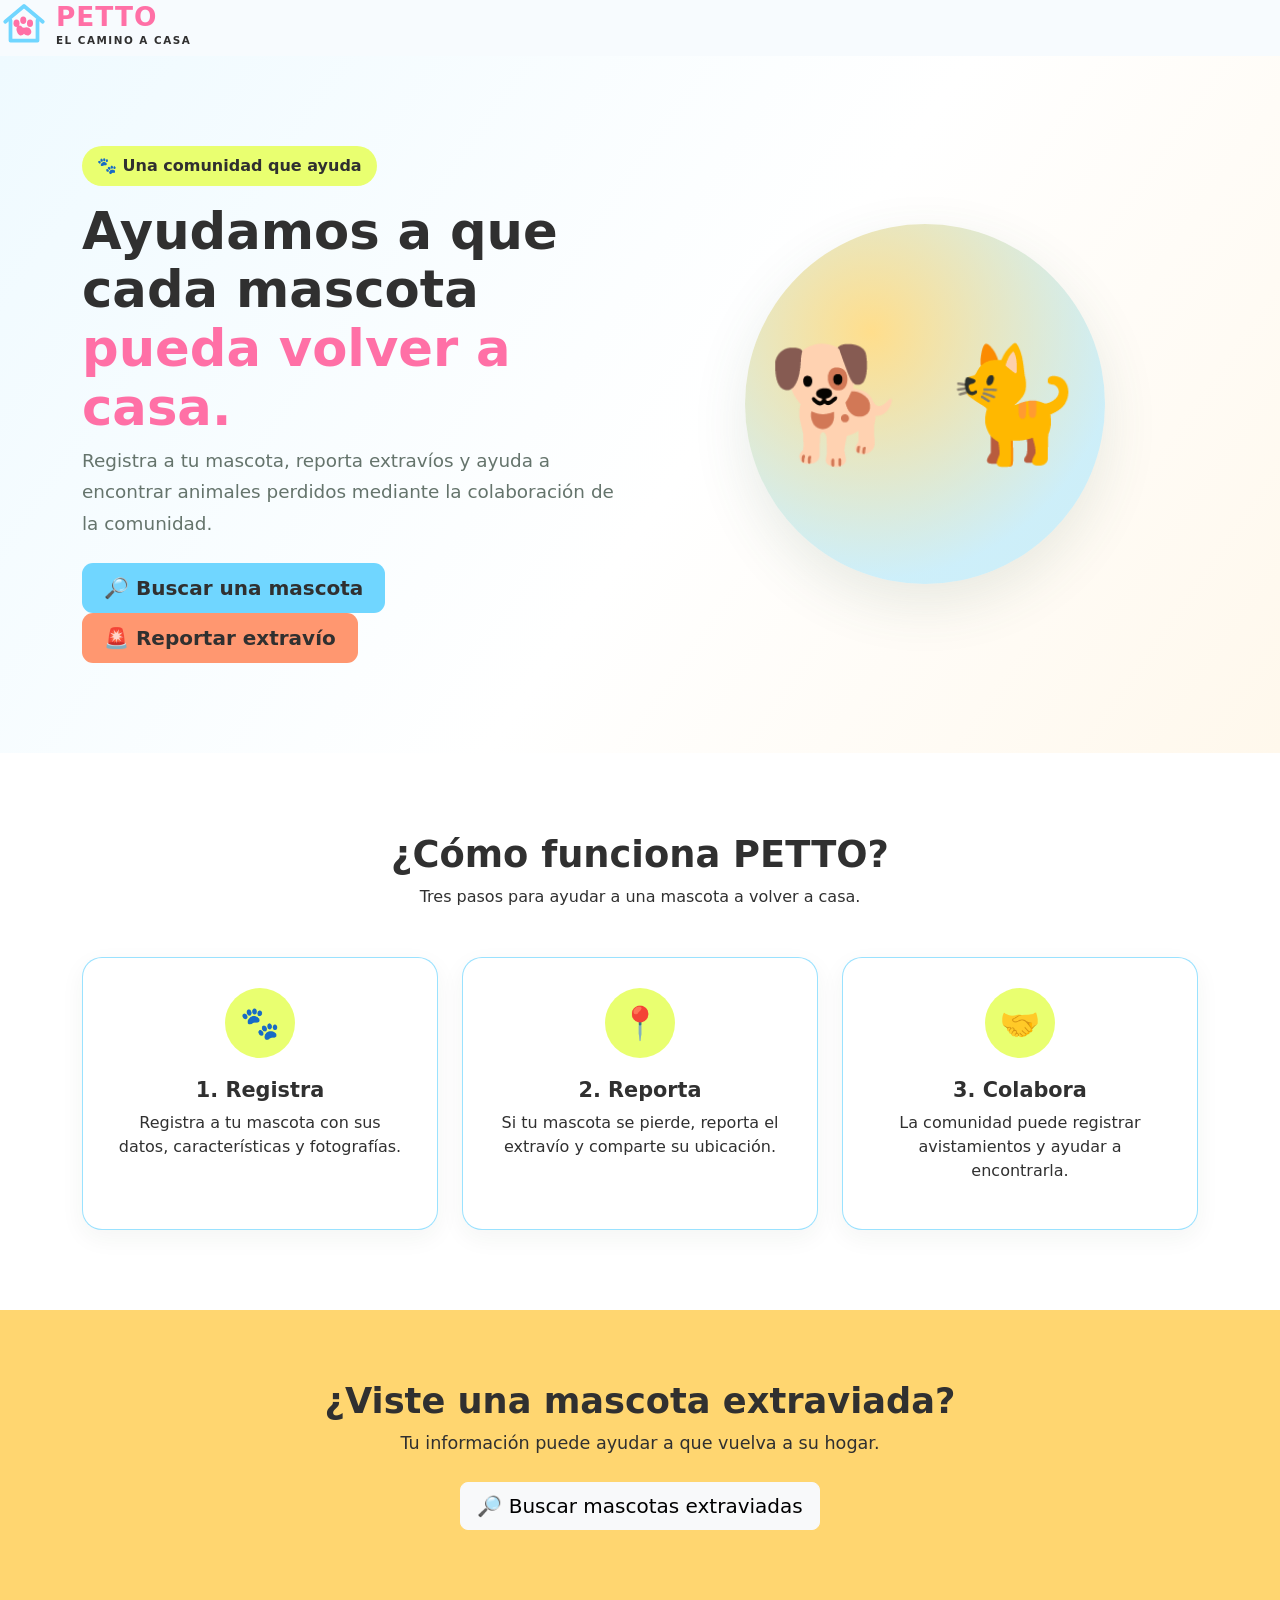
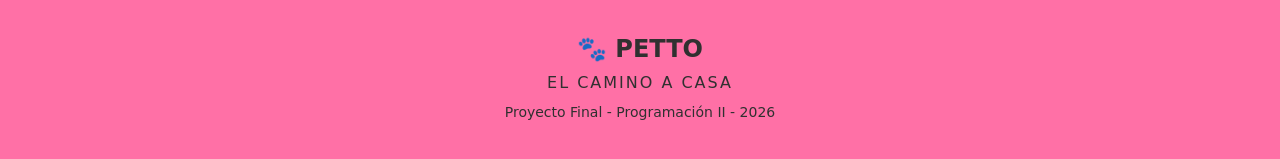
==== commit 2fa6aac9: "actualizacion de validaciones, mejora de logotipos" ====
--- a/Frontend/pages/index.html
+++ b/Frontend/pages/index.html
@@ -23,20 +23,51 @@
          BARRA DE NAVEGACIÓN
     ========================== -->
 
-    <nav class="navbar navbar-expand-lg bg-white shadow-sm">
-
-        <div class="container">
-
-            <!-- LOGO -->
-            <a class="navbar-brand" href="index.html">
-
-                <span class="logo-petto">🐾 PETTO</span>
-
-                <small class="d-block lema">
-                    EL CAMINO A CASA
-                </small>
-
-            </a>
+<a class="navbar-brand d-inline-flex align-items-center gap-2" href="index.html">
+    <svg
+        class="petto-logo-icon"
+        xmlns="http://www.w3.org/2000/svg"
+        viewBox="0 0 64 64"
+        width="48"
+        height="48"
+        role="img"
+        aria-label="Logo PETTO"
+    >
+        <!-- Casita -->
+        <path
+            d="M7 29 L32 8 L57 29"
+            fill="none"
+            stroke="#70d6ff"
+            stroke-width="5"
+            stroke-linecap="round"
+            stroke-linejoin="round"
+        />
+        <path
+            d="M14 27 V54 H50 V27"
+            fill="none"
+            stroke="#70d6ff"
+            stroke-width="5"
+            stroke-linecap="round"
+            stroke-linejoin="round"
+        />
+
+        <!-- Huella -->
+        <ellipse cx="22" cy="31" rx="4" ry="5" fill="#ff70a6"/>
+        <ellipse cx="31" cy="27" rx="4" ry="5" fill="#ff70a6"/>
+        <ellipse cx="40" cy="31" rx="4" ry="5" fill="#ff70a6"/>
+        <ellipse cx="26" cy="39" rx="4" ry="5" fill="#ff70a6"/>
+        <path
+            d="M32 37 C26 34 21 40 24 45 C27 49 30 47 32 45 C34 47 38 49 41 45 C44 40 38 34 32 37Z"
+            fill="#ff70a6"
+        />
+    </svg>
+
+    <span class="d-flex flex-column">
+        <span class="logo-petto">PETTO</span>
+        <small class="lema">EL CAMINO A CASA</small>
+    </span>
+</a>
+
 
 
             <!-- BOTÓN PARA CELULARES -->
--- a/Frontend/pages/css/estilos.css
+++ b/Frontend/pages/css/estilos.css
@@ -3784,4 +3784,79 @@
 .pet-description,
 .caracteristicas-box {
     background-color: rgba(112, 214, 255, 0.1);
-}+}
+
+/* LOGO OFICIAL PETTO */
+.petto-logo-icon {
+    flex-shrink: 0;
+    display: block;
+}
+
+.logo-petto {
+    color: #303030;
+    font-size: 1.65rem;
+    font-weight: 800;
+    letter-spacing: 1px;
+    line-height: 1.1;
+}
+
+.lema {
+    color: #303030;
+    font-size: 0.65rem;
+    font-weight: 700;
+    letter-spacing: 1.5px;
+    margin-top: 4px;
+}
+
+/* =====================================
+   ICONOS DEL MENU PETTO
+===================================== */
+
+.menu-icono {
+    width: 22px;
+    height: 22px;
+    flex-shrink: 0;
+    fill: none;
+    stroke: currentColor;
+    stroke-width: 1.8;
+    stroke-linecap: round;
+    stroke-linejoin: round;
+    transition: transform 0.2s ease;
+}
+
+.menu-item {
+    display: flex;
+    align-items: center;
+    gap: 12px;
+}
+
+.menu-item:hover .menu-icono {
+    transform: scale(1.08);
+}
+
+/* LOGO DE LA BARRA LATERAL PETTO */
+.sidebar-marca {
+    display: flex;
+    align-items: center;
+    justify-content: center;
+    gap: 8px;
+}
+
+.sidebar-marca .petto-logo-icon {
+    width: 42px;
+    height: 42px;
+    flex-shrink: 0;
+}
+
+.sidebar-logo .logo-petto {
+    font-size: 1.65rem;
+    font-weight: 800;
+    letter-spacing: 1px;
+}
+
+.sidebar-logo p {
+    margin-top: 6px;
+    font-size: 0.65rem;
+    font-weight: 700;
+    letter-spacing: 1.5px;
+}
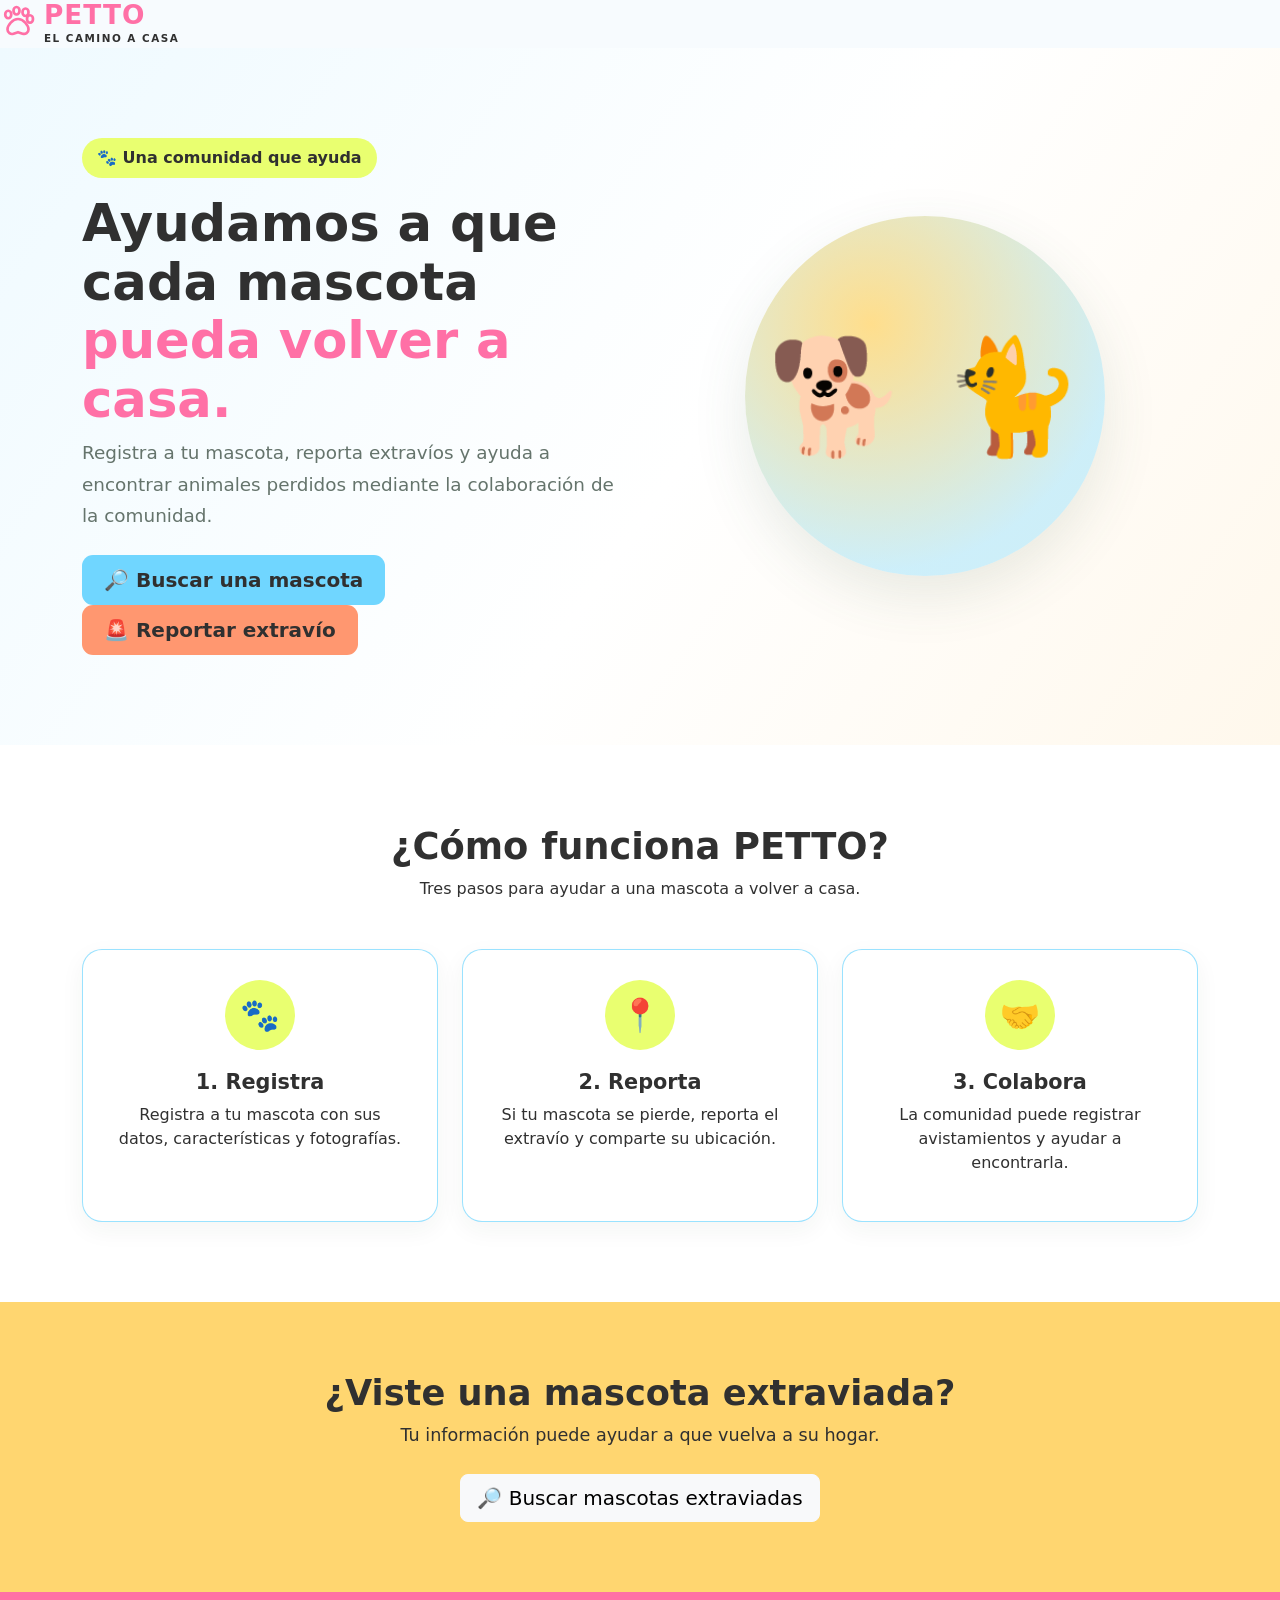
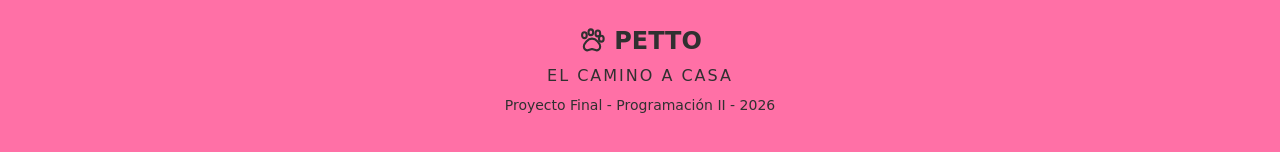
==== commit 11b08b15: "avistamientos y fotos de avistamiento" ====
--- a/Frontend/pages/index.html
+++ b/Frontend/pages/index.html
@@ -27,39 +27,14 @@
     <svg
         class="petto-logo-icon"
         xmlns="http://www.w3.org/2000/svg"
-        viewBox="0 0 64 64"
-        width="48"
-        height="48"
-        role="img"
-        aria-label="Logo PETTO"
+        viewBox="0 0 24 24"
+        aria-hidden="true"
     >
-        <!-- Casita -->
-        <path
-            d="M7 29 L32 8 L57 29"
-            fill="none"
-            stroke="#70d6ff"
-            stroke-width="5"
-            stroke-linecap="round"
-            stroke-linejoin="round"
-        />
-        <path
-            d="M14 27 V54 H50 V27"
-            fill="none"
-            stroke="#70d6ff"
-            stroke-width="5"
-            stroke-linecap="round"
-            stroke-linejoin="round"
-        />
-
-        <!-- Huella -->
-        <ellipse cx="22" cy="31" rx="4" ry="5" fill="#ff70a6"/>
-        <ellipse cx="31" cy="27" rx="4" ry="5" fill="#ff70a6"/>
-        <ellipse cx="40" cy="31" rx="4" ry="5" fill="#ff70a6"/>
-        <ellipse cx="26" cy="39" rx="4" ry="5" fill="#ff70a6"/>
-        <path
-            d="M32 37 C26 34 21 40 24 45 C27 49 30 47 32 45 C34 47 38 49 41 45 C44 40 38 34 32 37Z"
-            fill="#ff70a6"
-        />
+        <ellipse cx="5.5" cy="7" rx="2" ry="2.5"></ellipse>
+        <ellipse cx="11" cy="4.5" rx="2" ry="2.5"></ellipse>
+        <ellipse cx="17" cy="5.5" rx="2" ry="2.5"></ellipse>
+        <ellipse cx="20" cy="10" rx="2" ry="2.5"></ellipse>
+        <path d="M12 10c-3.5 0-7 4-7 7a3 3 0 0 0 4 2.8l3-1 3 1A3 3 0 0 0 19 17c0-3-3.5-7-7-7Z"></path>
     </svg>
 
     <span class="d-flex flex-column">
@@ -358,8 +333,15 @@
 
         <div class="container text-center">
 
-            <h4>
-                🐾 PETTO
+            <h4 class="d-inline-flex align-items-center gap-2">
+                <svg class="petto-logo-icon" viewBox="0 0 24 24" aria-hidden="true">
+                    <ellipse cx="5.5" cy="7" rx="2" ry="2.5"></ellipse>
+                    <ellipse cx="11" cy="4.5" rx="2" ry="2.5"></ellipse>
+                    <ellipse cx="17" cy="5.5" rx="2" ry="2.5"></ellipse>
+                    <ellipse cx="20" cy="10" rx="2" ry="2.5"></ellipse>
+                    <path d="M12 10c-3.5 0-7 4-7 7a3 3 0 0 0 4 2.8l3-1 3 1A3 3 0 0 0 19 17c0-3-3.5-7-7-7Z"></path>
+                </svg>
+                PETTO
             </h4>
 
             <p>
--- a/Frontend/pages/css/estilos.css
+++ b/Frontend/pages/css/estilos.css
@@ -3790,6 +3790,22 @@
 .petto-logo-icon {
     flex-shrink: 0;
     display: block;
+    fill: none;
+    stroke: currentColor;
+    stroke-width: 1.8;
+    stroke-linecap: round;
+    stroke-linejoin: round;
+}
+
+.navbar-brand .petto-logo-icon {
+    width: 36px;
+    height: 36px;
+    color: var(--rosa-petto);
+}
+
+.footer .petto-logo-icon {
+    width: 28px;
+    height: 28px;
 }
 
 .logo-petto {
@@ -3840,6 +3856,7 @@
     align-items: center;
     justify-content: center;
     gap: 8px;
+    color: var(--blanco);
 }
 
 .sidebar-marca .petto-logo-icon {
@@ -3849,6 +3866,7 @@
 }
 
 .sidebar-logo .logo-petto {
+    color: var(--blanco) !important;
     font-size: 1.65rem;
     font-weight: 800;
     letter-spacing: 1px;
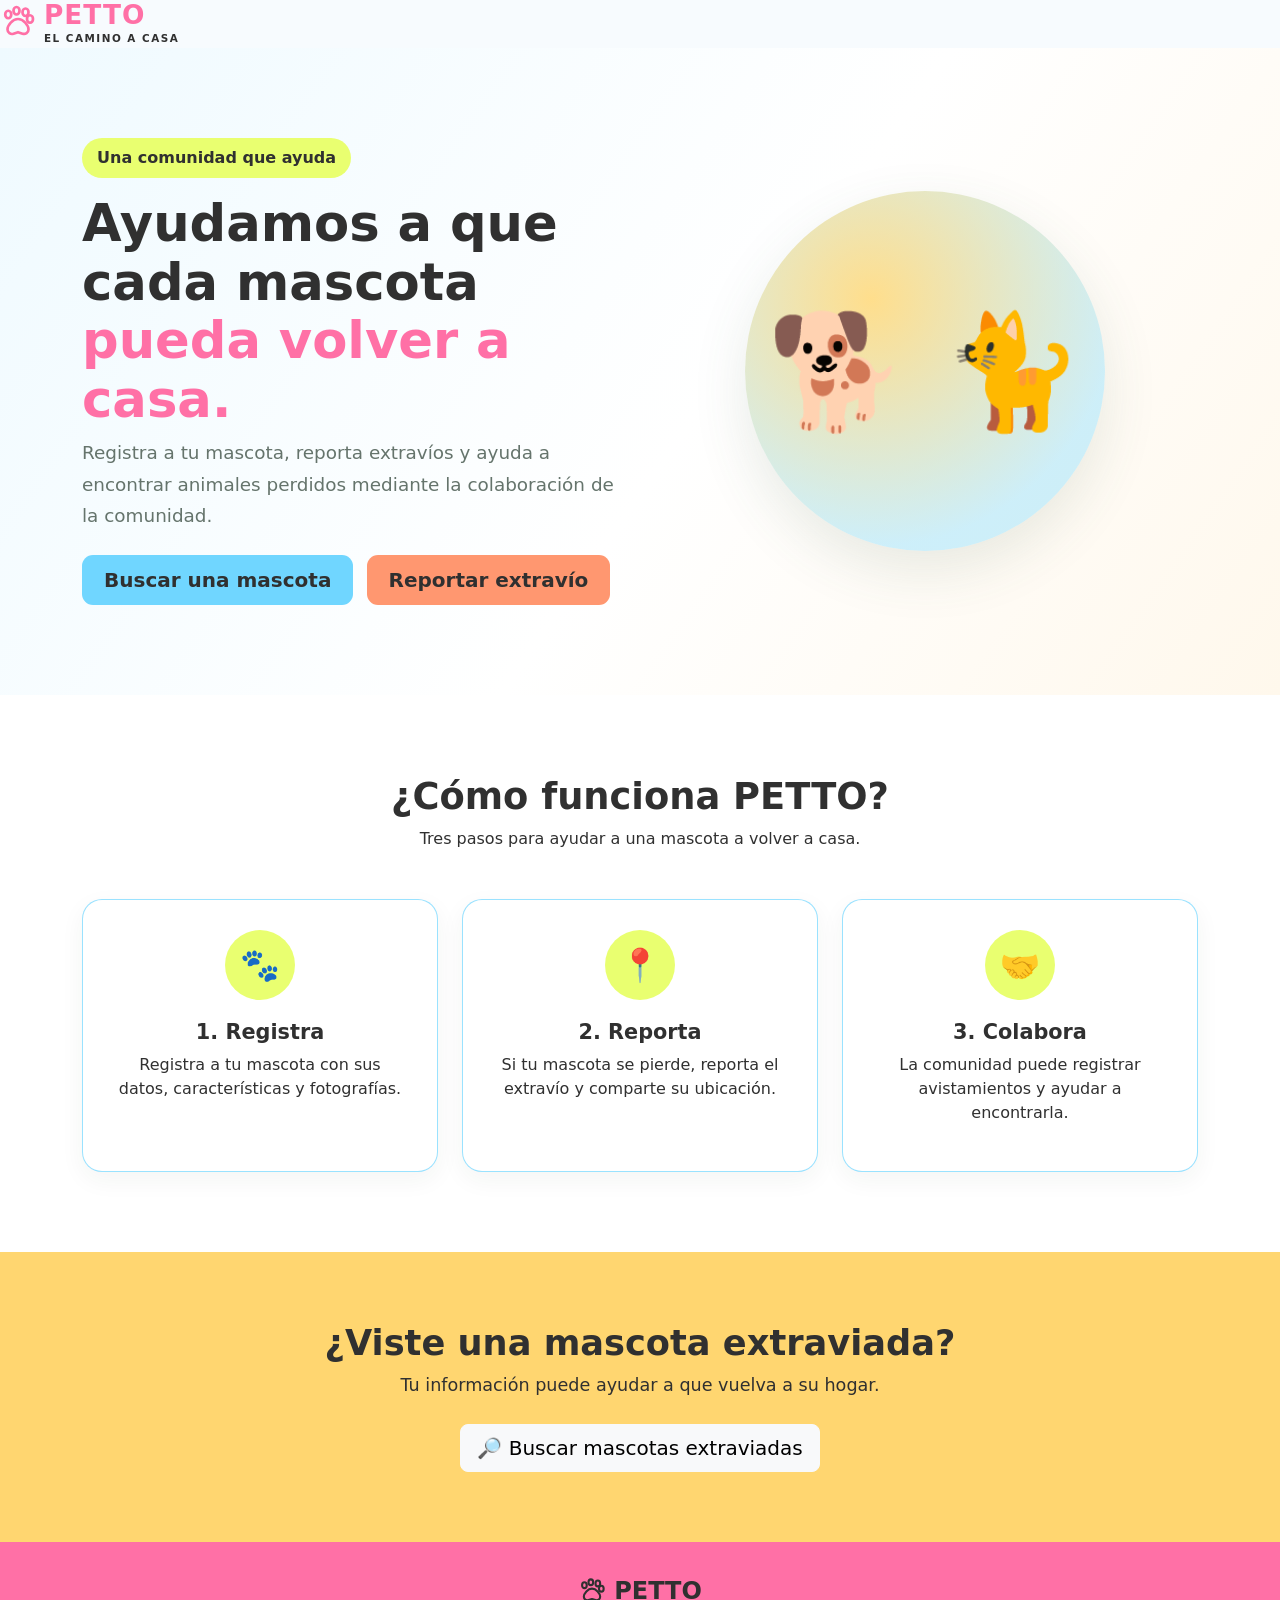
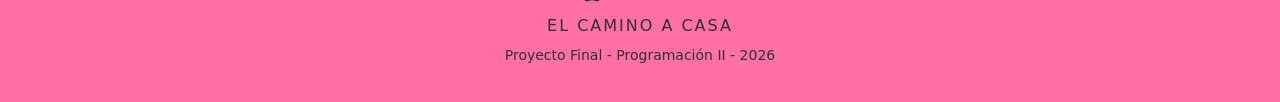
==== commit ee09f187: "validaciones, visual, fotos" ====
--- a/Frontend/pages/index.html
+++ b/Frontend/pages/index.html
@@ -128,7 +128,7 @@
                     <div class="col-lg-6">
 
                         <span class="badge-petto">
-                            🐾 Una comunidad que ayuda
+                             Una comunidad que ayuda
                         </span>
 
                         <h1 class="hero-title mt-3">
@@ -155,7 +155,7 @@
                                 href="buscar.html"
                                 class="btn btn-petto btn-lg me-2">
 
-                                🔎 Buscar una mascota
+                                 Buscar una mascota
 
                             </a>
 
@@ -163,7 +163,7 @@
                                 href="login.html"
                                 class="btn btn-alerta btn-lg">
 
-                                🚨 Reportar extravío
+                                 Reportar extravío
 
                             </a>
 
--- a/Frontend/pages/css/estilos.css
+++ b/Frontend/pages/css/estilos.css
@@ -3825,18 +3825,21 @@
 }
 
 /* =====================================
-   ICONOS DEL MENU PETTO
+   ICONOS SVG DEL MENÚ PETTO
 ===================================== */
 
 .menu-icono {
     width: 22px;
     height: 22px;
     flex-shrink: 0;
+
     fill: none;
     stroke: currentColor;
     stroke-width: 1.8;
     stroke-linecap: round;
     stroke-linejoin: round;
+
+    display: block;
     transition: transform 0.2s ease;
 }
 
@@ -3844,10 +3847,20 @@
     display: flex;
     align-items: center;
     gap: 12px;
+}
+
+.menu-item .menu-icono {
+    color: inherit;
 }
 
 .menu-item:hover .menu-icono {
     transform: scale(1.08);
+}
+
+/* Huellita original con relleno */
+.menu-item[href="mascotas.html"] .menu-icono {
+    fill: currentColor;
+    stroke: none;
 }
 
 /* LOGO DE LA BARRA LATERAL PETTO */
